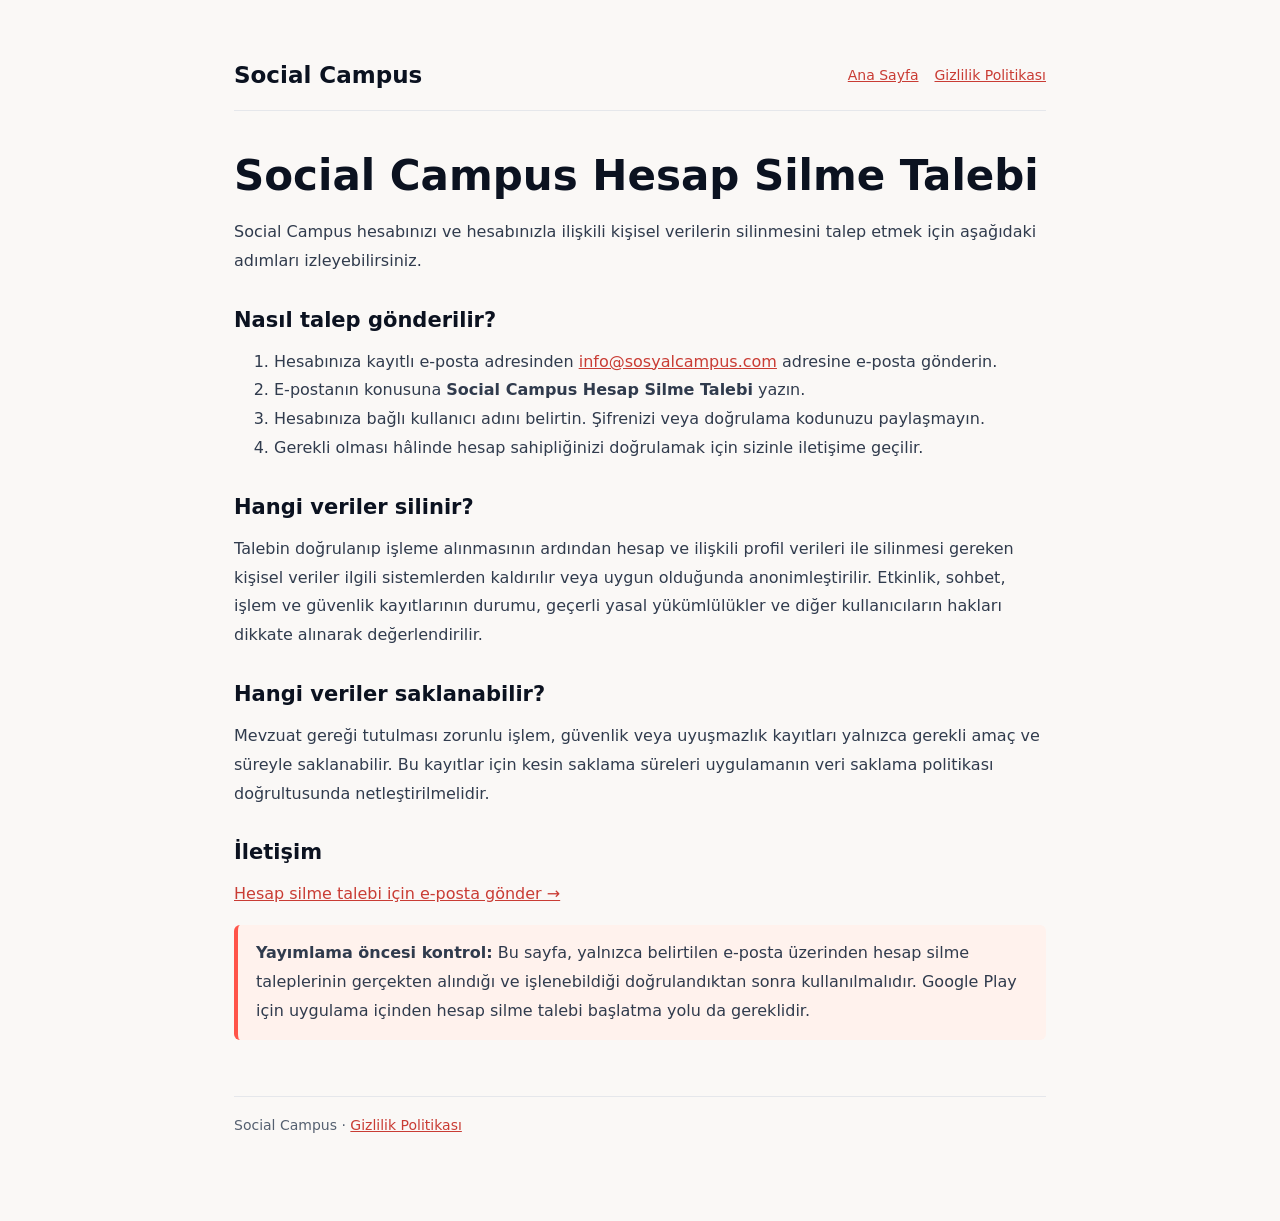
==== account-deletion.html @ a4cd74ea "Add files via upload" ====
<!doctype html><html lang="tr"><head><meta charset="utf-8"><meta name="viewport" content="width=device-width, initial-scale=1"><title>Hesap Silme | Social Campus</title><link rel="stylesheet" href="style.css"></head><body><main><header><strong>Social Campus</strong><nav><a href="index.html">Ana Sayfa</a><a href="privacy.html">Gizlilik Politikası</a></nav></header><h1>Social Campus Hesap Silme Talebi</h1><p>Social Campus hesabınızı ve hesabınızla ilişkili kişisel verilerin silinmesini talep etmek için aşağıdaki adımları izleyebilirsiniz.</p><h2>Nasıl talep gönderilir?</h2><ol><li>Hesabınıza kayıtlı e-posta adresinden <a href="mailto:info@sosyalcampus.com?subject=Social%20Campus%20Hesap%20Silme%20Talebi">info@sosyalcampus.com</a> adresine e-posta gönderin.</li><li>E-postanın konusuna <strong>Social Campus Hesap Silme Talebi</strong> yazın.</li><li>Hesabınıza bağlı kullanıcı adını belirtin. Şifrenizi veya doğrulama kodunuzu paylaşmayın.</li><li>Gerekli olması hâlinde hesap sahipliğinizi doğrulamak için sizinle iletişime geçilir.</li></ol><h2>Hangi veriler silinir?</h2><p>Talebin doğrulanıp işleme alınmasının ardından hesap ve ilişkili profil verileri ile silinmesi gereken kişisel veriler ilgili sistemlerden kaldırılır veya uygun olduğunda anonimleştirilir. Etkinlik, sohbet, işlem ve güvenlik kayıtlarının durumu, geçerli yasal yükümlülükler ve diğer kullanıcıların hakları dikkate alınarak değerlendirilir.</p><h2>Hangi veriler saklanabilir?</h2><p>Mevzuat gereği tutulması zorunlu işlem, güvenlik veya uyuşmazlık kayıtları yalnızca gerekli amaç ve süreyle saklanabilir. Bu kayıtlar için kesin saklama süreleri uygulamanın veri saklama politikası doğrultusunda netleştirilmelidir.</p><h2>İletişim</h2><p><a href="mailto:info@sosyalcampus.com?subject=Social%20Campus%20Hesap%20Silme%20Talebi">Hesap silme talebi için e-posta gönder →</a></p><p class="note"><strong>Yayımlama öncesi kontrol:</strong> Bu sayfa, yalnızca belirtilen e-posta üzerinden hesap silme taleplerinin gerçekten alındığı ve işlenebildiği doğrulandıktan sonra kullanılmalıdır. Google Play için uygulama içinden hesap silme talebi başlatma yolu da gereklidir.</p><footer>Social Campus · <a href="privacy.html">Gizlilik Politikası</a></footer></main></body></html>
---- style.css ----
:root{font-family:Inter,system-ui,-apple-system,'Segoe UI',sans-serif;color:#0b1220;background:#faf8f6}*{box-sizing:border-box}body{margin:0}main{max-width:860px;margin:40px auto;padding:0 24px 48px}header{display:flex;align-items:center;justify-content:space-between;gap:18px;padding:22px 0;border-bottom:1px solid #e5e7eb}header strong{font-size:23px}nav{display:flex;flex-wrap:wrap;gap:16px}a{color:#c93c34}nav a{font-size:14px}h1{font-size:clamp(28px,5vw,42px);margin:40px 0 18px}h2{font-size:21px;margin:32px 0 10px}p,li{line-height:1.8;color:#303b4d}ul{padding-left:24px}.links{display:grid;gap:14px;margin:28px 0}.links a{padding:20px;background:#fff;border:1px solid #e5e7eb;border-radius:14px;text-decoration:none;font-weight:700}footer{margin-top:56px;border-top:1px solid #e5e7eb;padding-top:20px;color:#556070;font-size:14px}.note{border-left:4px solid #ff5449;background:#fff2ed;padding:14px 18px;border-radius:6px}small{color:#667085}@media(max-width:540px){main{margin:8px auto}header{align-items:flex-start;flex-direction:column}}
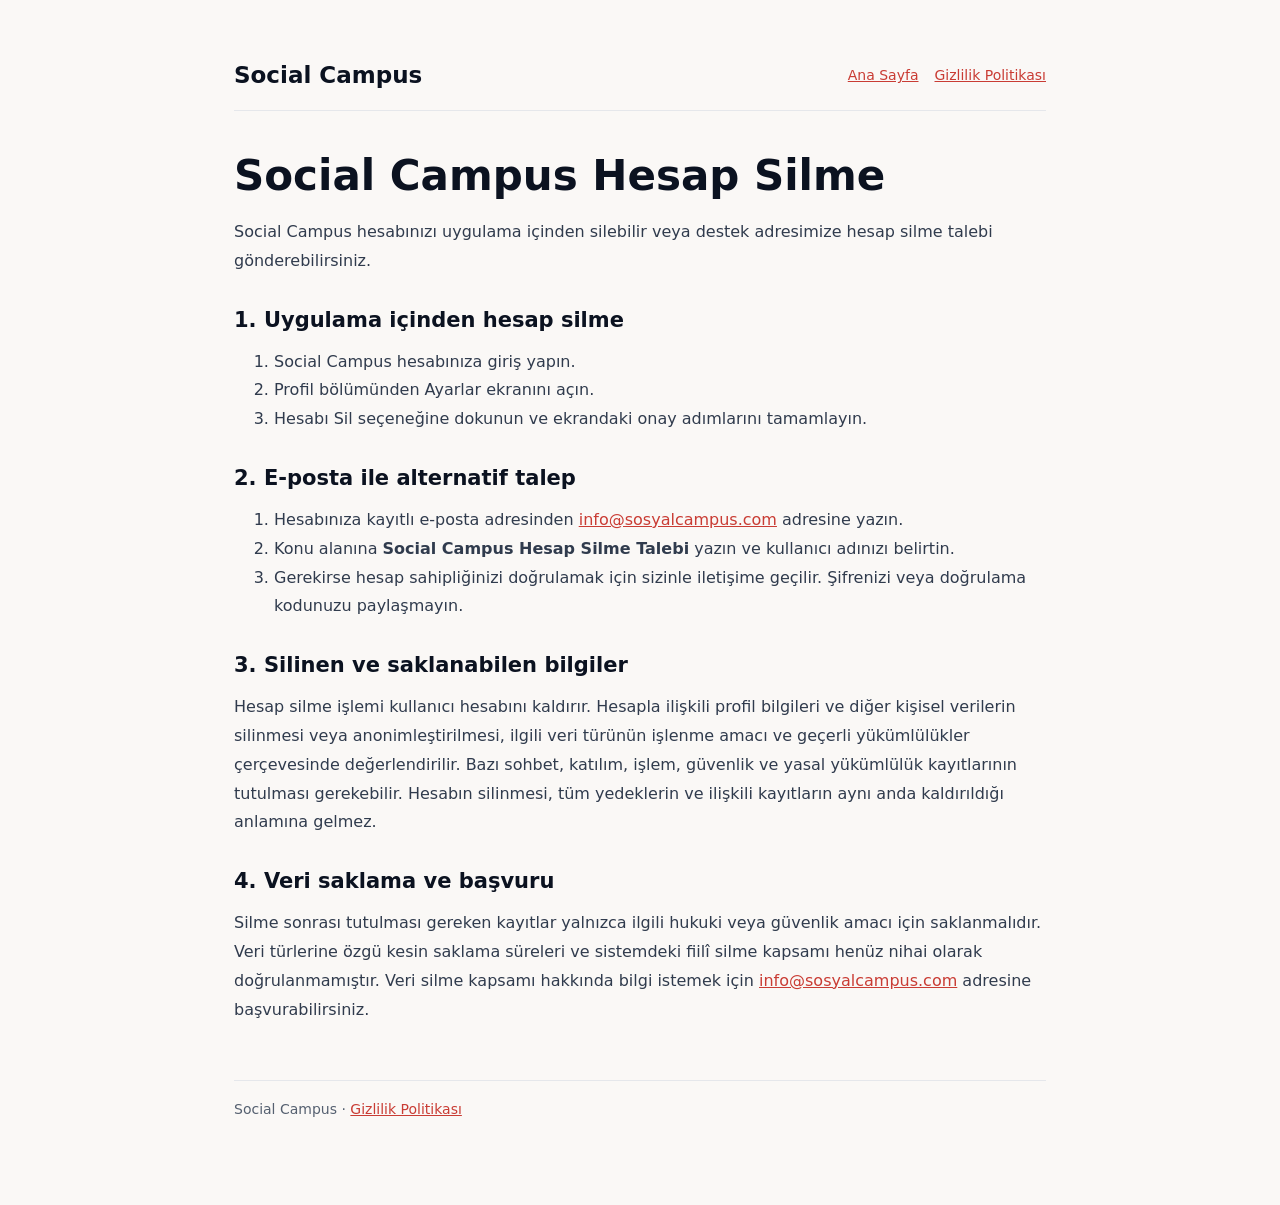
==== commit c7fecff4: "Update Social Campus legal page to reflect in-app account deletion and current disclosures" ====
--- a/account-deletion.html
+++ b/account-deletion.html
@@ -1 +1,9 @@
-<!doctype html><html lang="tr"><head><meta charset="utf-8"><meta name="viewport" content="width=device-width, initial-scale=1"><title>Hesap Silme | Social Campus</title><link rel="stylesheet" href="style.css"></head><body><main><header><strong>Social Campus</strong><nav><a href="index.html">Ana Sayfa</a><a href="privacy.html">Gizlilik Politikası</a></nav></header><h1>Social Campus Hesap Silme Talebi</h1><p>Social Campus hesabınızı ve hesabınızla ilişkili kişisel verilerin silinmesini talep etmek için aşağıdaki adımları izleyebilirsiniz.</p><h2>Nasıl talep gönderilir?</h2><ol><li>Hesabınıza kayıtlı e-posta adresinden <a href="mailto:info@sosyalcampus.com?subject=Social%20Campus%20Hesap%20Silme%20Talebi">info@sosyalcampus.com</a> adresine e-posta gönderin.</li><li>E-postanın konusuna <strong>Social Campus Hesap Silme Talebi</strong> yazın.</li><li>Hesabınıza bağlı kullanıcı adını belirtin. Şifrenizi veya doğrulama kodunuzu paylaşmayın.</li><li>Gerekli olması hâlinde hesap sahipliğinizi doğrulamak için sizinle iletişime geçilir.</li></ol><h2>Hangi veriler silinir?</h2><p>Talebin doğrulanıp işleme alınmasının ardından hesap ve ilişkili profil verileri ile silinmesi gereken kişisel veriler ilgili sistemlerden kaldırılır veya uygun olduğunda anonimleştirilir. Etkinlik, sohbet, işlem ve güvenlik kayıtlarının durumu, geçerli yasal yükümlülükler ve diğer kullanıcıların hakları dikkate alınarak değerlendirilir.</p><h2>Hangi veriler saklanabilir?</h2><p>Mevzuat gereği tutulması zorunlu işlem, güvenlik veya uyuşmazlık kayıtları yalnızca gerekli amaç ve süreyle saklanabilir. Bu kayıtlar için kesin saklama süreleri uygulamanın veri saklama politikası doğrultusunda netleştirilmelidir.</p><h2>İletişim</h2><p><a href="mailto:info@sosyalcampus.com?subject=Social%20Campus%20Hesap%20Silme%20Talebi">Hesap silme talebi için e-posta gönder →</a></p><p class="note"><strong>Yayımlama öncesi kontrol:</strong> Bu sayfa, yalnızca belirtilen e-posta üzerinden hesap silme taleplerinin gerçekten alındığı ve işlenebildiği doğrulandıktan sonra kullanılmalıdır. Google Play için uygulama içinden hesap silme talebi başlatma yolu da gereklidir.</p><footer>Social Campus · <a href="privacy.html">Gizlilik Politikası</a></footer></main></body></html>
+<!doctype html>
+<html lang="tr"><head><meta charset="utf-8"><meta name="viewport" content="width=device-width, initial-scale=1"><title>Hesap Silme | Social Campus</title><link rel="stylesheet" href="style.css"></head>
+<body><main><header><strong>Social Campus</strong><nav><a href="index.html">Ana Sayfa</a><a href="privacy.html">Gizlilik Politikası</a></nav></header>
+<h1>Social Campus Hesap Silme</h1><p>Social Campus hesabınızı uygulama içinden silebilir veya destek adresimize hesap silme talebi gönderebilirsiniz.</p>
+<h2>1. Uygulama içinden hesap silme</h2><ol><li>Social Campus hesabınıza giriş yapın.</li><li>Profil bölümünden Ayarlar ekranını açın.</li><li>Hesabı Sil seçeneğine dokunun ve ekrandaki onay adımlarını tamamlayın.</li></ol>
+<h2>2. E-posta ile alternatif talep</h2><ol><li>Hesabınıza kayıtlı e-posta adresinden <a href="mailto:info@sosyalcampus.com?subject=Social%20Campus%20Hesap%20Silme%20Talebi">info@sosyalcampus.com</a> adresine yazın.</li><li>Konu alanına <strong>Social Campus Hesap Silme Talebi</strong> yazın ve kullanıcı adınızı belirtin.</li><li>Gerekirse hesap sahipliğinizi doğrulamak için sizinle iletişime geçilir. Şifrenizi veya doğrulama kodunuzu paylaşmayın.</li></ol>
+<h2>3. Silinen ve saklanabilen bilgiler</h2><p>Hesap silme işlemi kullanıcı hesabını kaldırır. Hesapla ilişkili profil bilgileri ve diğer kişisel verilerin silinmesi veya anonimleştirilmesi, ilgili veri türünün işlenme amacı ve geçerli yükümlülükler çerçevesinde değerlendirilir. Bazı sohbet, katılım, işlem, güvenlik ve yasal yükümlülük kayıtlarının tutulması gerekebilir. Hesabın silinmesi, tüm yedeklerin ve ilişkili kayıtların aynı anda kaldırıldığı anlamına gelmez.</p>
+<h2>4. Veri saklama ve başvuru</h2><p>Silme sonrası tutulması gereken kayıtlar yalnızca ilgili hukuki veya güvenlik amacı için saklanmalıdır. Veri türlerine özgü kesin saklama süreleri ve sistemdeki fiilî silme kapsamı henüz nihai olarak doğrulanmamıştır. Veri silme kapsamı hakkında bilgi istemek için <a href="mailto:info@sosyalcampus.com?subject=Social%20Campus%20Veri%20Silme%20Bilgi%20Talebi">info@sosyalcampus.com</a> adresine başvurabilirsiniz.</p>
+<footer>Social Campus · <a href="privacy.html">Gizlilik Politikası</a></footer></main></body></html>
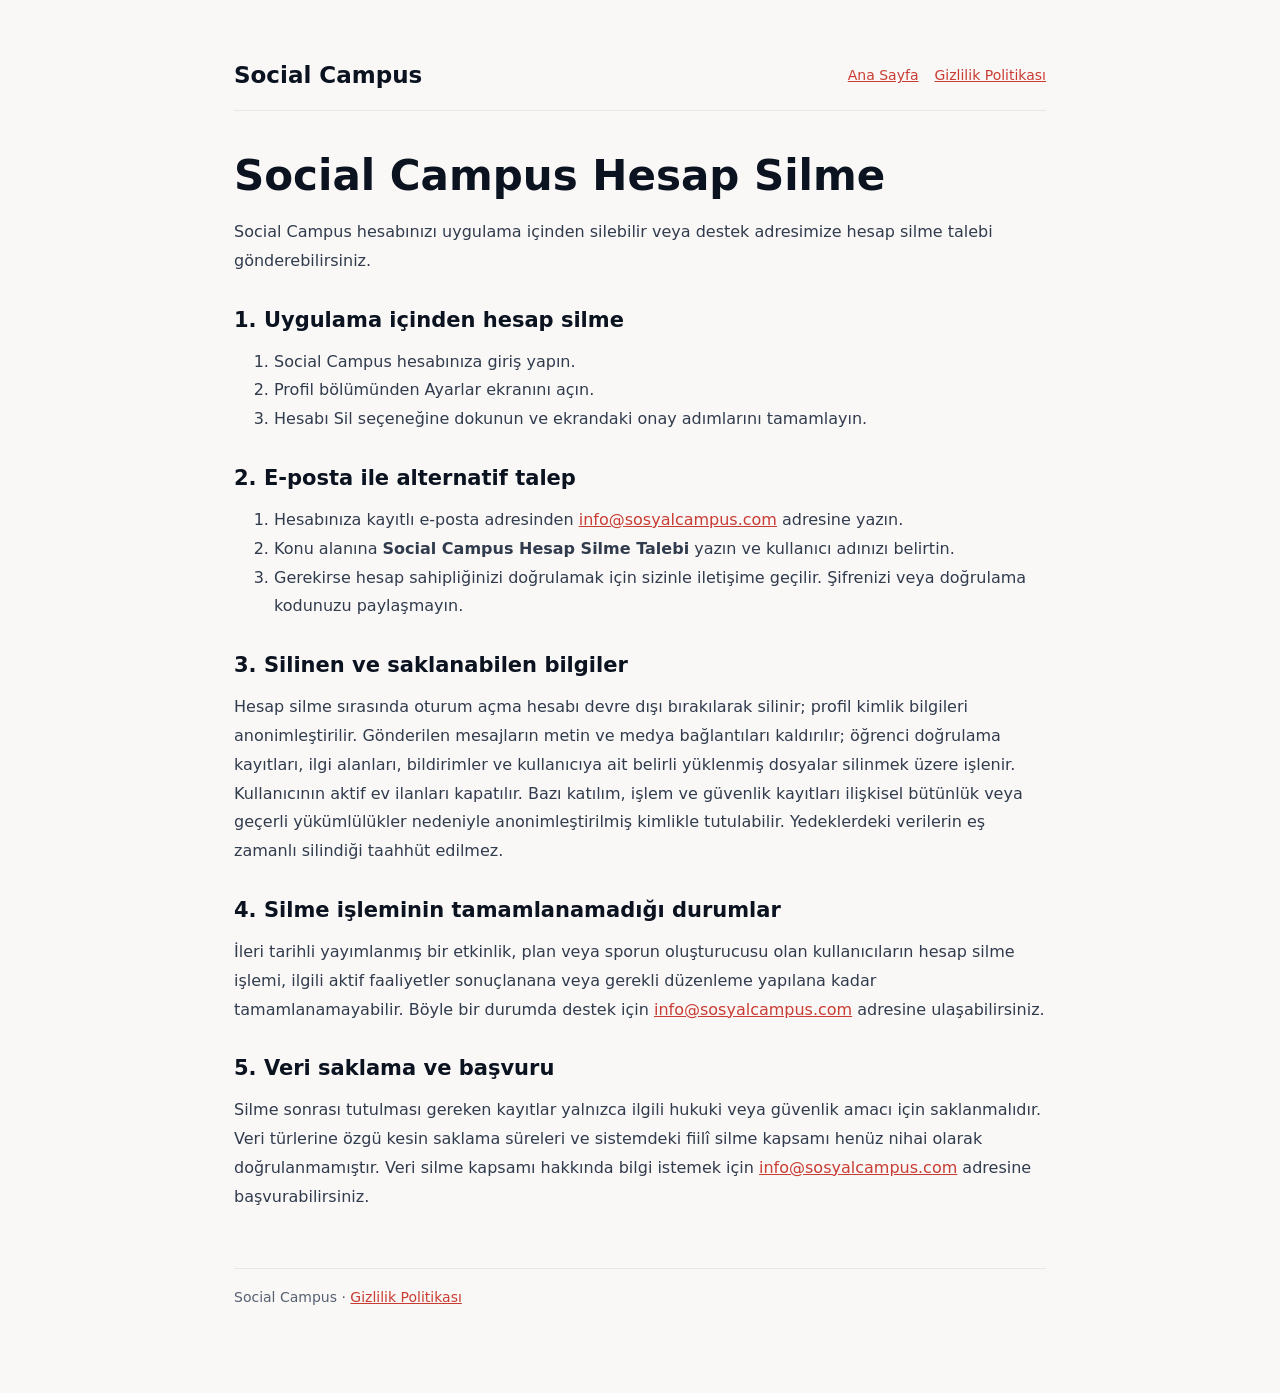
==== commit 4ae35aeb: "Clarify account deletion scope and active activity limitations" ====
--- a/account-deletion.html
+++ b/account-deletion.html
@@ -4,6 +4,6 @@
 <h1>Social Campus Hesap Silme</h1><p>Social Campus hesabınızı uygulama içinden silebilir veya destek adresimize hesap silme talebi gönderebilirsiniz.</p>
 <h2>1. Uygulama içinden hesap silme</h2><ol><li>Social Campus hesabınıza giriş yapın.</li><li>Profil bölümünden Ayarlar ekranını açın.</li><li>Hesabı Sil seçeneğine dokunun ve ekrandaki onay adımlarını tamamlayın.</li></ol>
 <h2>2. E-posta ile alternatif talep</h2><ol><li>Hesabınıza kayıtlı e-posta adresinden <a href="mailto:info@sosyalcampus.com?subject=Social%20Campus%20Hesap%20Silme%20Talebi">info@sosyalcampus.com</a> adresine yazın.</li><li>Konu alanına <strong>Social Campus Hesap Silme Talebi</strong> yazın ve kullanıcı adınızı belirtin.</li><li>Gerekirse hesap sahipliğinizi doğrulamak için sizinle iletişime geçilir. Şifrenizi veya doğrulama kodunuzu paylaşmayın.</li></ol>
-<h2>3. Silinen ve saklanabilen bilgiler</h2><p>Hesap silme işlemi kullanıcı hesabını kaldırır. Hesapla ilişkili profil bilgileri ve diğer kişisel verilerin silinmesi veya anonimleştirilmesi, ilgili veri türünün işlenme amacı ve geçerli yükümlülükler çerçevesinde değerlendirilir. Bazı sohbet, katılım, işlem, güvenlik ve yasal yükümlülük kayıtlarının tutulması gerekebilir. Hesabın silinmesi, tüm yedeklerin ve ilişkili kayıtların aynı anda kaldırıldığı anlamına gelmez.</p>
-<h2>4. Veri saklama ve başvuru</h2><p>Silme sonrası tutulması gereken kayıtlar yalnızca ilgili hukuki veya güvenlik amacı için saklanmalıdır. Veri türlerine özgü kesin saklama süreleri ve sistemdeki fiilî silme kapsamı henüz nihai olarak doğrulanmamıştır. Veri silme kapsamı hakkında bilgi istemek için <a href="mailto:info@sosyalcampus.com?subject=Social%20Campus%20Veri%20Silme%20Bilgi%20Talebi">info@sosyalcampus.com</a> adresine başvurabilirsiniz.</p>
+<h2>3. Silinen ve saklanabilen bilgiler</h2><p>Hesap silme sırasında oturum açma hesabı devre dışı bırakılarak silinir; profil kimlik bilgileri anonimleştirilir. Gönderilen mesajların metin ve medya bağlantıları kaldırılır; öğrenci doğrulama kayıtları, ilgi alanları, bildirimler ve kullanıcıya ait belirli yüklenmiş dosyalar silinmek üzere işlenir. Kullanıcının aktif ev ilanları kapatılır. Bazı katılım, işlem ve güvenlik kayıtları ilişkisel bütünlük veya geçerli yükümlülükler nedeniyle anonimleştirilmiş kimlikle tutulabilir. Yedeklerdeki verilerin eş zamanlı silindiği taahhüt edilmez.</p>
+<h2>4. Silme işleminin tamamlanamadığı durumlar</h2><p>İleri tarihli yayımlanmış bir etkinlik, plan veya sporun oluşturucusu olan kullanıcıların hesap silme işlemi, ilgili aktif faaliyetler sonuçlanana veya gerekli düzenleme yapılana kadar tamamlanamayabilir. Böyle bir durumda destek için <a href="mailto:info@sosyalcampus.com">info@sosyalcampus.com</a> adresine ulaşabilirsiniz.</p><h2>5. Veri saklama ve başvuru</h2><p>Silme sonrası tutulması gereken kayıtlar yalnızca ilgili hukuki veya güvenlik amacı için saklanmalıdır. Veri türlerine özgü kesin saklama süreleri ve sistemdeki fiilî silme kapsamı henüz nihai olarak doğrulanmamıştır. Veri silme kapsamı hakkında bilgi istemek için <a href="mailto:info@sosyalcampus.com?subject=Social%20Campus%20Veri%20Silme%20Bilgi%20Talebi">info@sosyalcampus.com</a> adresine başvurabilirsiniz.</p>
 <footer>Social Campus · <a href="privacy.html">Gizlilik Politikası</a></footer></main></body></html>
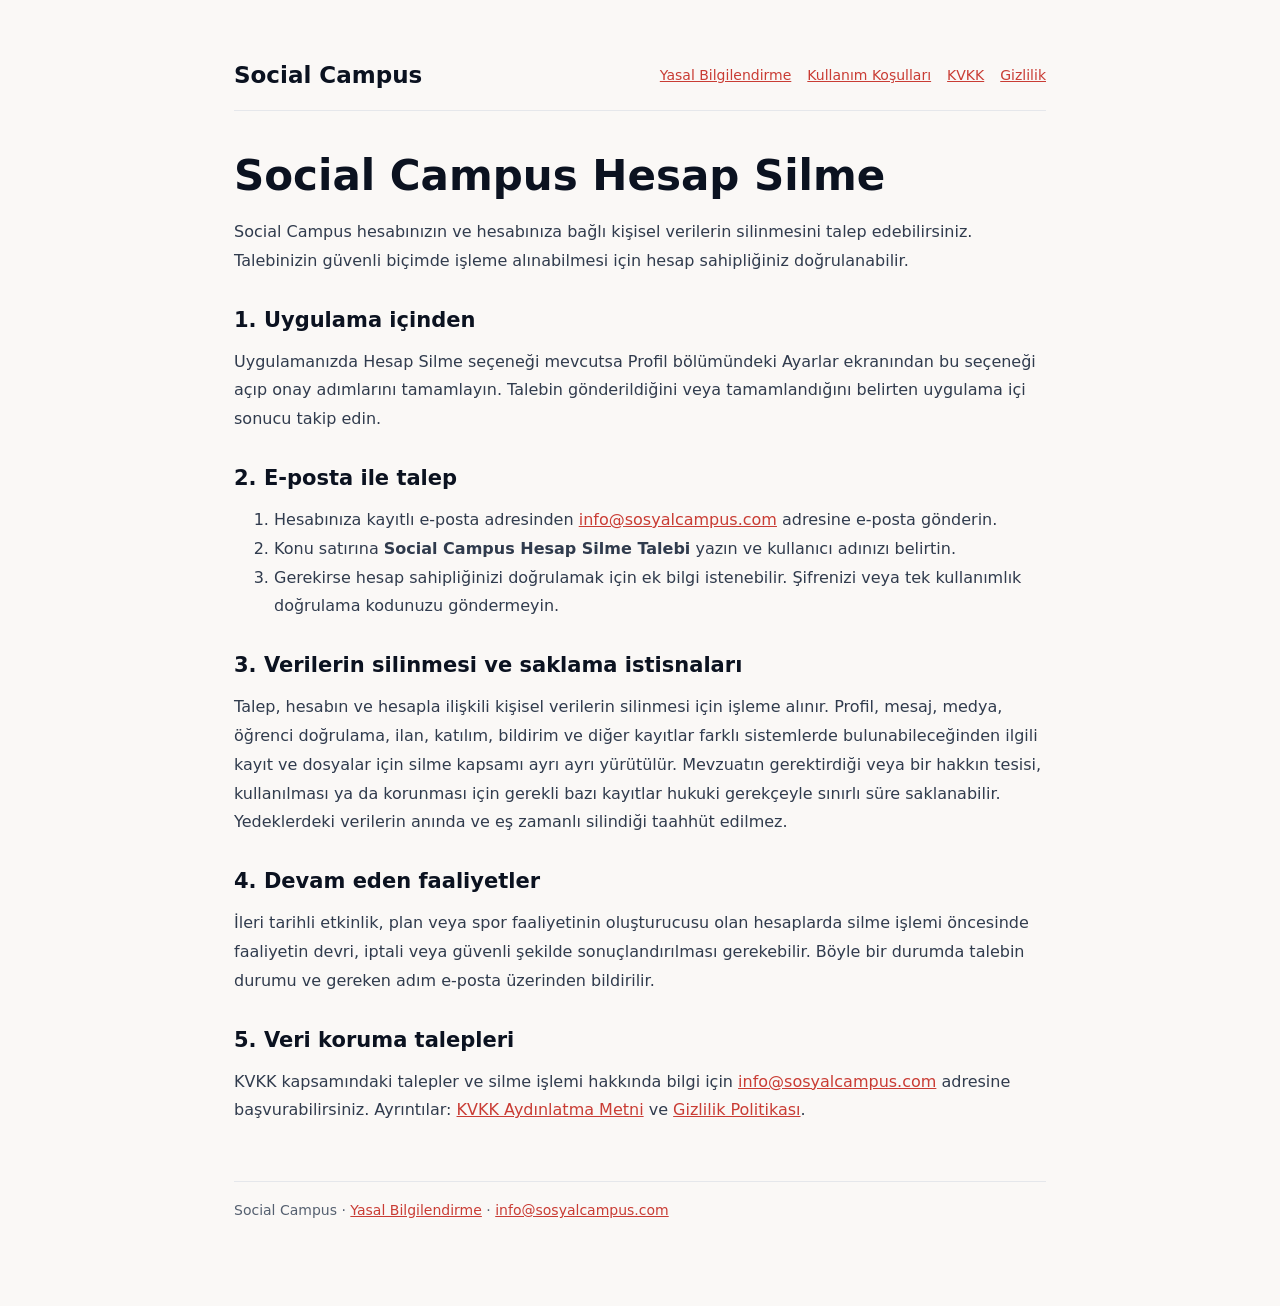
==== commit 4ec4d0db: "Clarify account deletion request and retention details" ====
--- a/account-deletion.html
+++ b/account-deletion.html
@@ -1,9 +1,10 @@
 <!doctype html>
-<html lang="tr"><head><meta charset="utf-8"><meta name="viewport" content="width=device-width, initial-scale=1"><title>Hesap Silme | Social Campus</title><link rel="stylesheet" href="style.css"></head>
-<body><main><header><strong>Social Campus</strong><nav><a href="index.html">Ana Sayfa</a><a href="privacy.html">Gizlilik Politikası</a></nav></header>
-<h1>Social Campus Hesap Silme</h1><p>Social Campus hesabınızı uygulama içinden silebilir veya destek adresimize hesap silme talebi gönderebilirsiniz.</p>
-<h2>1. Uygulama içinden hesap silme</h2><ol><li>Social Campus hesabınıza giriş yapın.</li><li>Profil bölümünden Ayarlar ekranını açın.</li><li>Hesabı Sil seçeneğine dokunun ve ekrandaki onay adımlarını tamamlayın.</li></ol>
-<h2>2. E-posta ile alternatif talep</h2><ol><li>Hesabınıza kayıtlı e-posta adresinden <a href="mailto:info@sosyalcampus.com?subject=Social%20Campus%20Hesap%20Silme%20Talebi">info@sosyalcampus.com</a> adresine yazın.</li><li>Konu alanına <strong>Social Campus Hesap Silme Talebi</strong> yazın ve kullanıcı adınızı belirtin.</li><li>Gerekirse hesap sahipliğinizi doğrulamak için sizinle iletişime geçilir. Şifrenizi veya doğrulama kodunuzu paylaşmayın.</li></ol>
-<h2>3. Silinen ve saklanabilen bilgiler</h2><p>Hesap silme sırasında oturum açma hesabı devre dışı bırakılarak silinir; profil kimlik bilgileri anonimleştirilir. Gönderilen mesajların metin ve medya bağlantıları kaldırılır; öğrenci doğrulama kayıtları, ilgi alanları, bildirimler ve kullanıcıya ait belirli yüklenmiş dosyalar silinmek üzere işlenir. Kullanıcının aktif ev ilanları kapatılır. Bazı katılım, işlem ve güvenlik kayıtları ilişkisel bütünlük veya geçerli yükümlülükler nedeniyle anonimleştirilmiş kimlikle tutulabilir. Yedeklerdeki verilerin eş zamanlı silindiği taahhüt edilmez.</p>
-<h2>4. Silme işleminin tamamlanamadığı durumlar</h2><p>İleri tarihli yayımlanmış bir etkinlik, plan veya sporun oluşturucusu olan kullanıcıların hesap silme işlemi, ilgili aktif faaliyetler sonuçlanana veya gerekli düzenleme yapılana kadar tamamlanamayabilir. Böyle bir durumda destek için <a href="mailto:info@sosyalcampus.com">info@sosyalcampus.com</a> adresine ulaşabilirsiniz.</p><h2>5. Veri saklama ve başvuru</h2><p>Silme sonrası tutulması gereken kayıtlar yalnızca ilgili hukuki veya güvenlik amacı için saklanmalıdır. Veri türlerine özgü kesin saklama süreleri ve sistemdeki fiilî silme kapsamı henüz nihai olarak doğrulanmamıştır. Veri silme kapsamı hakkında bilgi istemek için <a href="mailto:info@sosyalcampus.com?subject=Social%20Campus%20Veri%20Silme%20Bilgi%20Talebi">info@sosyalcampus.com</a> adresine başvurabilirsiniz.</p>
-<footer>Social Campus · <a href="privacy.html">Gizlilik Politikası</a></footer></main></body></html>+<html lang="tr"><head><meta charset="utf-8"><meta name="viewport" content="width=device-width, initial-scale=1"><meta name="description" content="Social Campus hesabınızı ve kişisel verilerinizi silme talebi"><title>Hesap Silme | Social Campus</title><link rel="stylesheet" href="style.css"></head>
+<body><main><header><strong>Social Campus</strong><nav><a href="index.html">Yasal Bilgilendirme</a><a href="terms.html">Kullanım Koşulları</a><a href="kvkk.html">KVKK</a><a href="privacy.html">Gizlilik</a></nav></header>
+<h1>Social Campus Hesap Silme</h1><p>Social Campus hesabınızın ve hesabınıza bağlı kişisel verilerin silinmesini talep edebilirsiniz. Talebinizin güvenli biçimde işleme alınabilmesi için hesap sahipliğiniz doğrulanabilir.</p>
+<h2>1. Uygulama içinden</h2><p>Uygulamanızda Hesap Silme seçeneği mevcutsa Profil bölümündeki Ayarlar ekranından bu seçeneği açıp onay adımlarını tamamlayın. Talebin gönderildiğini veya tamamlandığını belirten uygulama içi sonucu takip edin.</p>
+<h2>2. E-posta ile talep</h2><ol><li>Hesabınıza kayıtlı e-posta adresinden <a href="mailto:info@sosyalcampus.com?subject=Social%20Campus%20Hesap%20Silme%20Talebi">info@sosyalcampus.com</a> adresine e-posta gönderin.</li><li>Konu satırına <strong>Social Campus Hesap Silme Talebi</strong> yazın ve kullanıcı adınızı belirtin.</li><li>Gerekirse hesap sahipliğinizi doğrulamak için ek bilgi istenebilir. Şifrenizi veya tek kullanımlık doğrulama kodunuzu göndermeyin.</li></ol>
+<h2>3. Verilerin silinmesi ve saklama istisnaları</h2><p>Talep, hesabın ve hesapla ilişkili kişisel verilerin silinmesi için işleme alınır. Profil, mesaj, medya, öğrenci doğrulama, ilan, katılım, bildirim ve diğer kayıtlar farklı sistemlerde bulunabileceğinden ilgili kayıt ve dosyalar için silme kapsamı ayrı ayrı yürütülür. Mevzuatın gerektirdiği veya bir hakkın tesisi, kullanılması ya da korunması için gerekli bazı kayıtlar hukuki gerekçeyle sınırlı süre saklanabilir. Yedeklerdeki verilerin anında ve eş zamanlı silindiği taahhüt edilmez.</p>
+<h2>4. Devam eden faaliyetler</h2><p>İleri tarihli etkinlik, plan veya spor faaliyetinin oluşturucusu olan hesaplarda silme işlemi öncesinde faaliyetin devri, iptali veya güvenli şekilde sonuçlandırılması gerekebilir. Böyle bir durumda talebin durumu ve gereken adım e-posta üzerinden bildirilir.</p>
+<h2>5. Veri koruma talepleri</h2><p>KVKK kapsamındaki talepler ve silme işlemi hakkında bilgi için <a href="mailto:info@sosyalcampus.com?subject=Social%20Campus%20Veri%20Silme%20Bilgi%20Talebi">info@sosyalcampus.com</a> adresine başvurabilirsiniz. Ayrıntılar: <a href="kvkk.html">KVKK Aydınlatma Metni</a> ve <a href="privacy.html">Gizlilik Politikası</a>.</p>
+<footer>Social Campus · <a href="index.html">Yasal Bilgilendirme</a> · <a href="mailto:info@sosyalcampus.com">info@sosyalcampus.com</a></footer></main></body></html>
